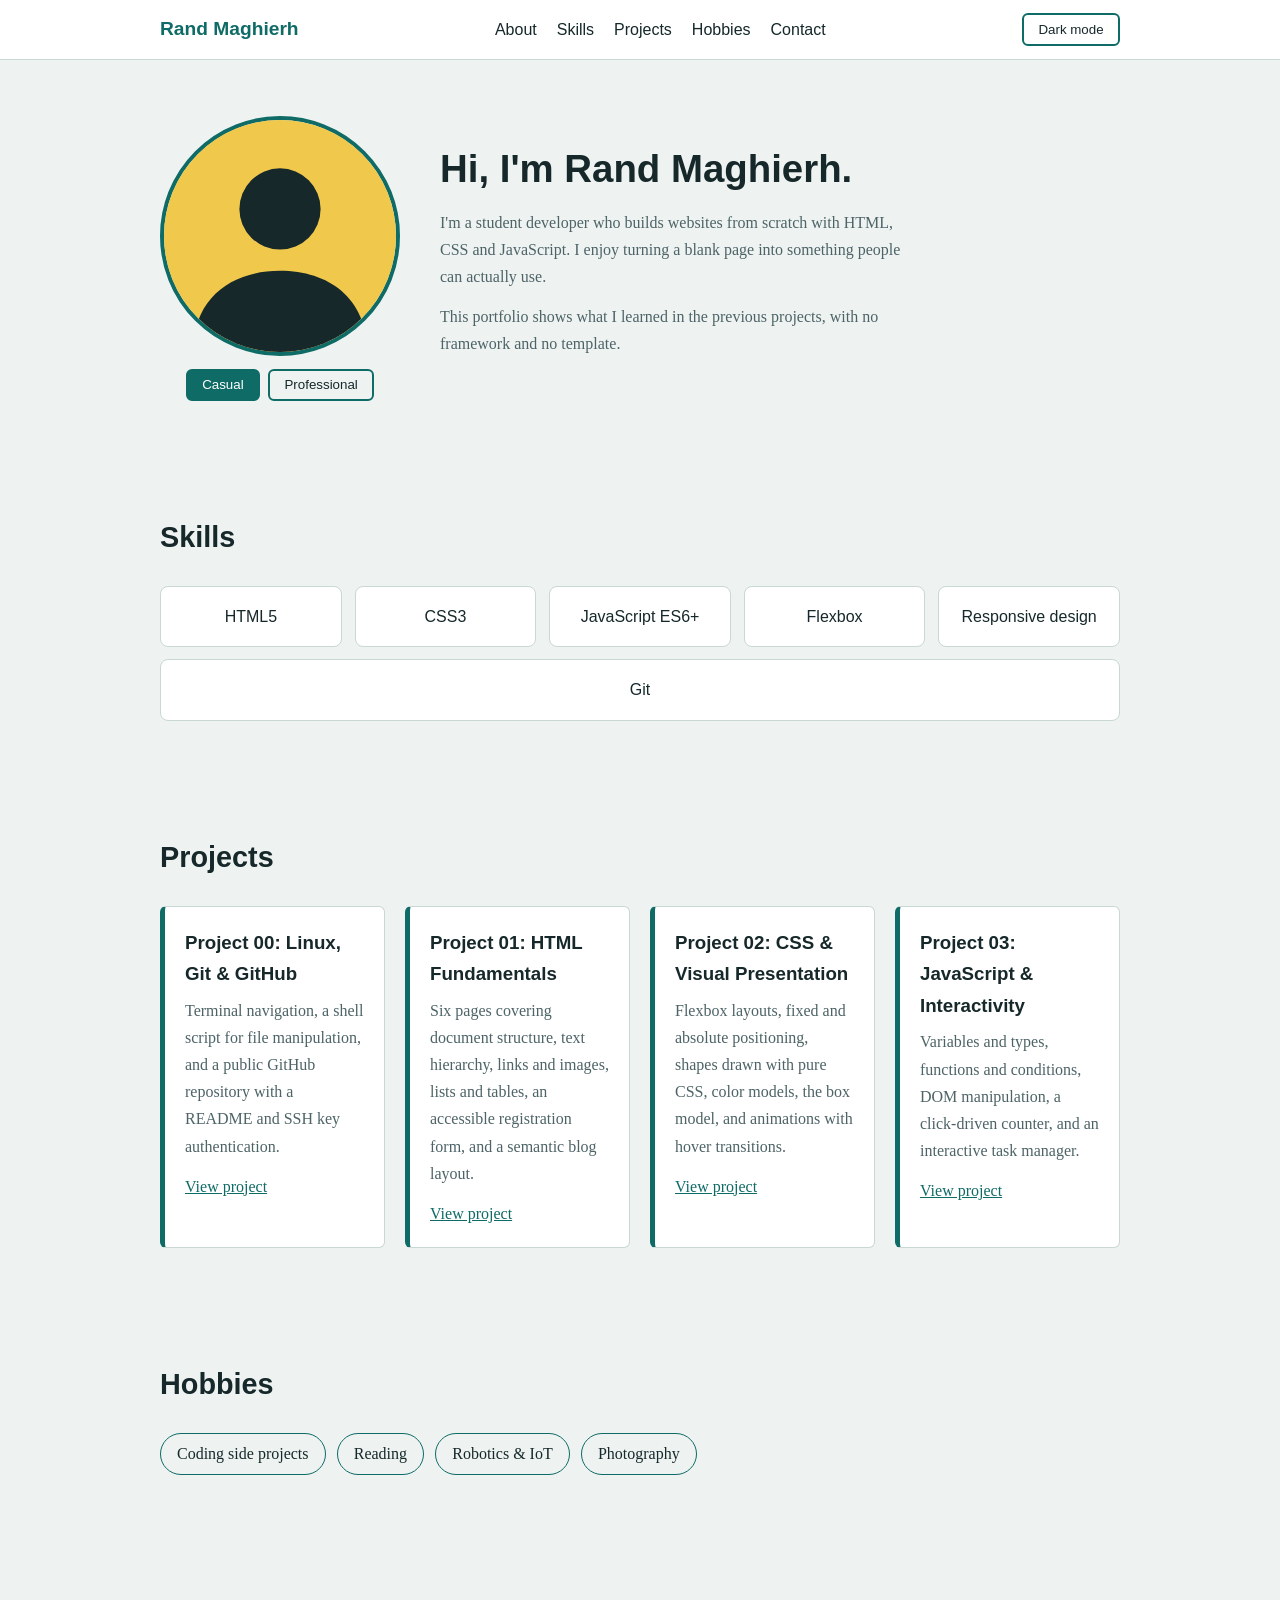
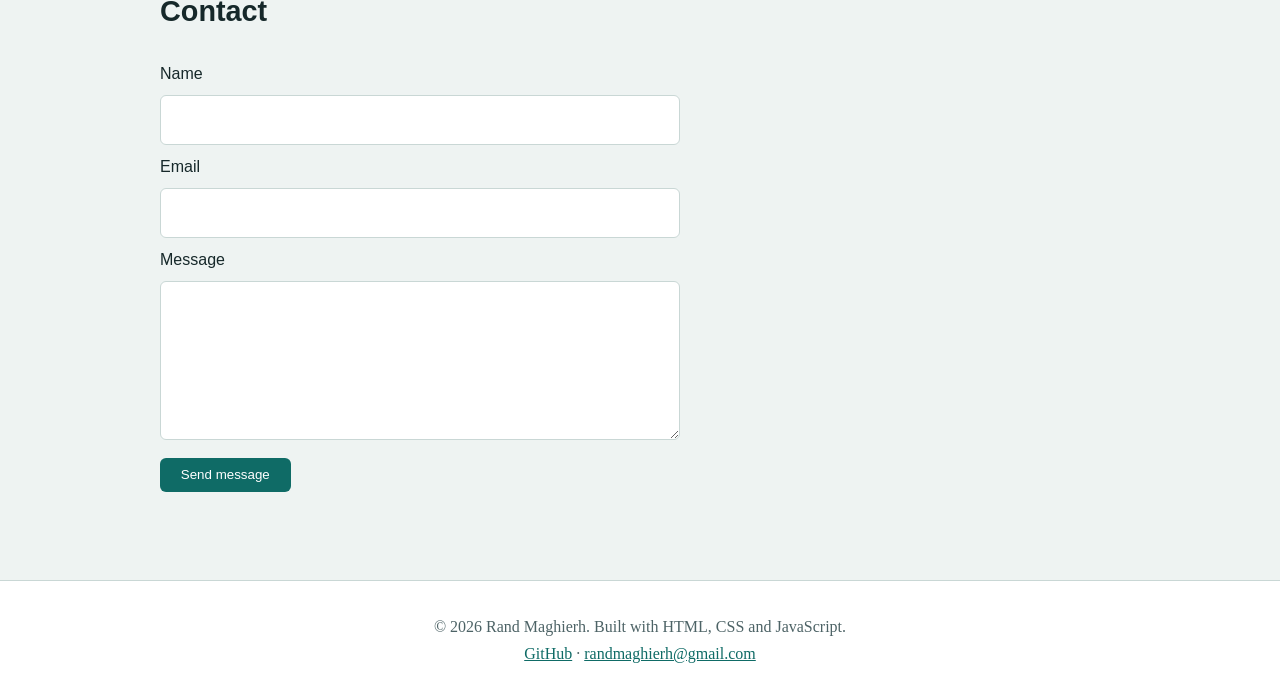
==== bounce01/index.html @ f578017b "Add project04 portfolio" ====
<!DOCTYPE html>
<html lang="en" data-theme="light">
<head>
  <meta charset="UTF-8">
  <meta name="viewport" content="width=device-width, initial-scale=1">
  <title>Rand Maghierh | Personal Portfolio</title>
  <link rel="stylesheet" href="style.css">
</head>
<body>

  <!-- HEADER / NAVBAR -->
  <header class="site-header">
    <nav class="navbar">
      <a href="#top" class="logo">Rand Maghierh</a>
      <ul class="nav-links">
        <li><a href="#about">About</a></li>
        <li><a href="#skills">Skills</a></li>
        <li><a href="#projects">Projects</a></li>
        <li><a href="#hobbies">Hobbies</a></li>
        <li><a href="#contact">Contact</a></li>
      </ul>
      <button id="theme-toggle" type="button" aria-label="Switch theme">Dark mode</button>
    </nav>
  </header>

  <main id="top">

    <!-- ABOUT ME -->
    <section id="about" class="section about">
      <div class="photo-box">
        <img id="avatar" src="assets/casual.svg" alt="Casual portrait of Rand Maghierh" class="about-photo">
        <div class="photo-buttons">
          <button type="button" id="btn-casual" class="photo-btn active">Casual</button>
          <button type="button" id="btn-professional" class="photo-btn">Professional</button>
        </div>
      </div>
      <div class="about-text">
        <h1>Hi, I'm Rand Maghierh.</h1>
        <p>I'm a student developer who builds websites from scratch with HTML, CSS and JavaScript. I enjoy turning a blank page into something people can actually use.</p>
        <p>This portfolio shows what I learned in the previous projects, with no framework and no template.</p>
      </div>
    </section>

    <!-- SKILLS -->
    <section id="skills" class="section">
      <h2>Skills</h2>
      <div class="skills-grid">
        <div class="skill">HTML5</div>
        <div class="skill">CSS3</div>
        <div class="skill">JavaScript ES6+</div>
        <div class="skill">Flexbox</div>
        <div class="skill">Responsive design</div>
        <div class="skill">Git</div>
      </div>
    </section>

    <!-- PROJECT SHOWCASE (Projects 00-03) -->
    <section id="projects" class="section">
      <h2>Projects</h2>
      <div class="projects-grid">
        <article class="project">
          <h3>Project 00: Linux, Git &amp; GitHub</h3>
          <p>Terminal navigation, a shell script for file manipulation, and a public GitHub repository with a README and SSH key authentication.</p>
          <a href="../../discovery-web-piscine/">View project</a>
        </article>

        <article class="project">
          <h3>Project 01: HTML Fundamentals</h3>
          <p>Six pages covering document structure, text hierarchy, links and images, lists and tables, an accessible registration form, and a semantic blog layout.</p>
          <a href="../../project01/">View project</a>
        </article>

        <article class="project">
          <h3>Project 02: CSS &amp; Visual Presentation</h3>
          <p>Flexbox layouts, fixed and absolute positioning, shapes drawn with pure CSS, color models, the box model, and animations with hover transitions.</p>
          <a href="../../project02/">View project</a>
        </article>

        <article class="project">
          <h3>Project 03: JavaScript &amp; Interactivity</h3>
          <p>Variables and types, functions and conditions, DOM manipulation, a click-driven counter, and an interactive task manager.</p>
          <a href="../../project03/">View project</a>
        </article>
      </div>
    </section>

    <!-- HOBBIES -->
    <section id="hobbies" class="section">
      <h2>Hobbies</h2>
      <ul class="hobbies">
        <li>Coding side projects</li>
        <li>Reading</li>
        <li>Robotics &amp; IoT</li>
        <li>Photography</li>
      </ul>
    </section>

    <!-- CONTACT FORM -->
    <section id="contact" class="section">
      <h2>Contact</h2>
      <form id="contact-form" novalidate>
        <label for="name">Name</label>
        <input type="text" id="name" name="name" required>

        <label for="email">Email</label>
        <input type="email" id="email" name="email" required>

        <label for="message">Message</label>
        <textarea id="message" name="message" rows="5" required></textarea>

        <button type="submit">Send message</button>
        <p id="form-status" role="status"></p>
      </form>
    </section>
  </main>

  <!-- FOOTER -->
  <footer class="site-footer">
    <p>&copy; 2026 Rand Maghierh. Built with HTML, CSS and JavaScript.</p>
    <p><a href="https://github.com/randmaghierh-commits">GitHub</a> · <a href="mailto:randmaghierh@gmail.com">randmaghierh@gmail.com</a></p>
  </footer>

  <script src="script.js"></script>
</body>
</html>
---- bounce01/style.css ----
/* ---------- Theme variables ---------- */
:root {
  --bg: #eef3f2;
  --surface: #ffffff;
  --text: #16282a;
  --muted: #4d6366;
  --accent: #0f6b66;
  --accent-text: #ffffff;
  --border: #c9d7d5;
}

/* Dark theme: JavaScript sets data-theme="dark" on <html> */
:root[data-theme="dark"] {
  --bg: #0f1a1b;
  --surface: #172628;
  --text: #e6f0ef;
  --muted: #9bb3b1;
  --accent: #f0c84b;
  --accent-text: #14201f;
  --border: #2b4244;
}

/* ---------- Base ---------- */
* { box-sizing: border-box; margin: 0; padding: 0; }

html { scroll-behavior: smooth; }

body {
  font-family: Georgia, "Times New Roman", serif;
  line-height: 1.7;
  background: var(--bg);
  color: var(--text);
  transition: background 0.3s, color 0.3s;
}

h1, h2, h3, nav, button, label {
  font-family: "Trebuchet MS", "Segoe UI", sans-serif;
}

a { color: var(--accent); }

:focus-visible { outline: 3px solid var(--accent); outline-offset: 2px; }

/* ---------- Navbar (Flexbox) ---------- */
.site-header {
  position: sticky;
  top: 0;
  background: var(--surface);
  border-bottom: 1px solid var(--border);
  z-index: 10;
}

.navbar {
  display: flex;
  align-items: center;
  justify-content: space-between;
  gap: 1rem;
  max-width: 1000px;
  margin: 0 auto;
  padding: 0.8rem 1.25rem;
}

.logo { font-weight: bold; text-decoration: none; font-size: 1.2rem; }

.nav-links {
  display: flex;
  gap: 1.25rem;
  list-style: none;
}

.nav-links a { text-decoration: none; color: var(--text); }
.nav-links a:hover { color: var(--accent); }

#theme-toggle {
  padding: 0.45rem 0.9rem;
  border: 2px solid var(--accent);
  border-radius: 6px;
  background: transparent;
  color: var(--text);
  cursor: pointer;
}
#theme-toggle:hover { background: var(--accent); color: var(--accent-text); }

/* ---------- Sections ---------- */
.section {
  max-width: 1000px;
  margin: 0 auto;
  padding: 3.5rem 1.25rem;
}

.section h2 {
  font-size: 1.8rem;
  margin-bottom: 1.5rem;
}

/* About */
.about {
  display: flex;
  align-items: center;
  gap: 2.5rem;
}
.about-photo {
  width: 240px;
  height: 240px;
  border-radius: 50%;
  object-fit: cover;
  border: 4px solid var(--accent);
  flex-shrink: 0;
}
.about-text h1 { font-size: 2.4rem; line-height: 1.2; margin-bottom: 1rem; }
.about-text p { max-width: 60ch; margin-bottom: 0.8rem; color: var(--muted); }

/* Skills grid */
.skills-grid {
  display: flex;
  flex-wrap: wrap;
  gap: 0.8rem;
}
.skill {
  flex: 1 1 150px;
  padding: 1rem;
  text-align: center;
  background: var(--surface);
  border: 1px solid var(--border);
  border-radius: 8px;
  font-family: "Trebuchet MS", "Segoe UI", sans-serif;
}

/* Projects */
.projects-grid {
  display: flex;
  flex-wrap: wrap;
  gap: 1.25rem;
}
.project {
  flex: 1 1 220px;
  padding: 1.25rem;
  background: var(--surface);
  border: 1px solid var(--border);
  border-left: 5px solid var(--accent);
  border-radius: 6px;
}
.project h3 { margin-bottom: 0.4rem; }
.project p { color: var(--muted); margin-bottom: 0.8rem; }

/* Hobbies */
.hobbies {
  display: flex;
  flex-wrap: wrap;
  gap: 0.7rem;
  list-style: none;
}
.hobbies li {
  padding: 0.4rem 1rem;
  border: 1px solid var(--accent);
  border-radius: 999px;
}

/* Contact form */
#contact-form {
  display: flex;
  flex-direction: column;
  gap: 0.5rem;
  max-width: 520px;
}
#contact-form input,
#contact-form textarea {
  padding: 0.65rem;
  font: inherit;
  background: var(--surface);
  color: var(--text);
  border: 1px solid var(--border);
  border-radius: 6px;
}
#contact-form input.invalid,
#contact-form textarea.invalid { border-color: #c0392b; }
#contact-form button {
  align-self: flex-start;
  margin-top: 0.6rem;
  padding: 0.6rem 1.3rem;
  background: var(--accent);
  color: var(--accent-text);
  border: none;
  border-radius: 6px;
  cursor: pointer;
}
#form-status { min-height: 1.5rem; }

/* Footer */
.site-footer {
  text-align: center;
  padding: 2rem 1rem;
  background: var(--surface);
  border-top: 1px solid var(--border);
  color: var(--muted);
}

/* ---------- Media queries ---------- */
@media (max-width: 768px) {
  .about { flex-direction: column; text-align: center; }
  .about-photo { width: 190px; height: 190px; }
  .about-text h1 { font-size: 2rem; }
}

@media (max-width: 600px) {
  .navbar { flex-wrap: wrap; justify-content: center; }
  .nav-links { flex-wrap: wrap; justify-content: center; gap: 0.8rem; order: 3; width: 100%; }
  .section { padding: 2.5rem 1rem; }
}

@media (prefers-reduced-motion: reduce) {
  html { scroll-behavior: auto; }
  body { transition: none; }
}

/* ---------- Bounce 01: profile photo switcher ---------- */
.photo-box {
  display: flex;
  flex-direction: column;
  align-items: center;
  gap: 0.8rem;
  flex-shrink: 0;
}

.about-photo {
  opacity: 1;
  transition: opacity 0.4s ease, transform 0.4s ease;
}

/* Added by JavaScript while the photo is changing */
.about-photo.fade-out {
  opacity: 0;
  transform: scale(0.9);
}

.photo-buttons {
  display: flex;
  gap: 0.5rem;
}

.photo-btn {
  padding: 0.4rem 0.9rem;
  border: 2px solid var(--accent);
  border-radius: 6px;
  background: transparent;
  color: var(--text);
  cursor: pointer;
  transition: background 0.3s, color 0.3s;
}

.photo-btn:hover,
.photo-btn.active {
  background: var(--accent);
  color: var(--accent-text);
}
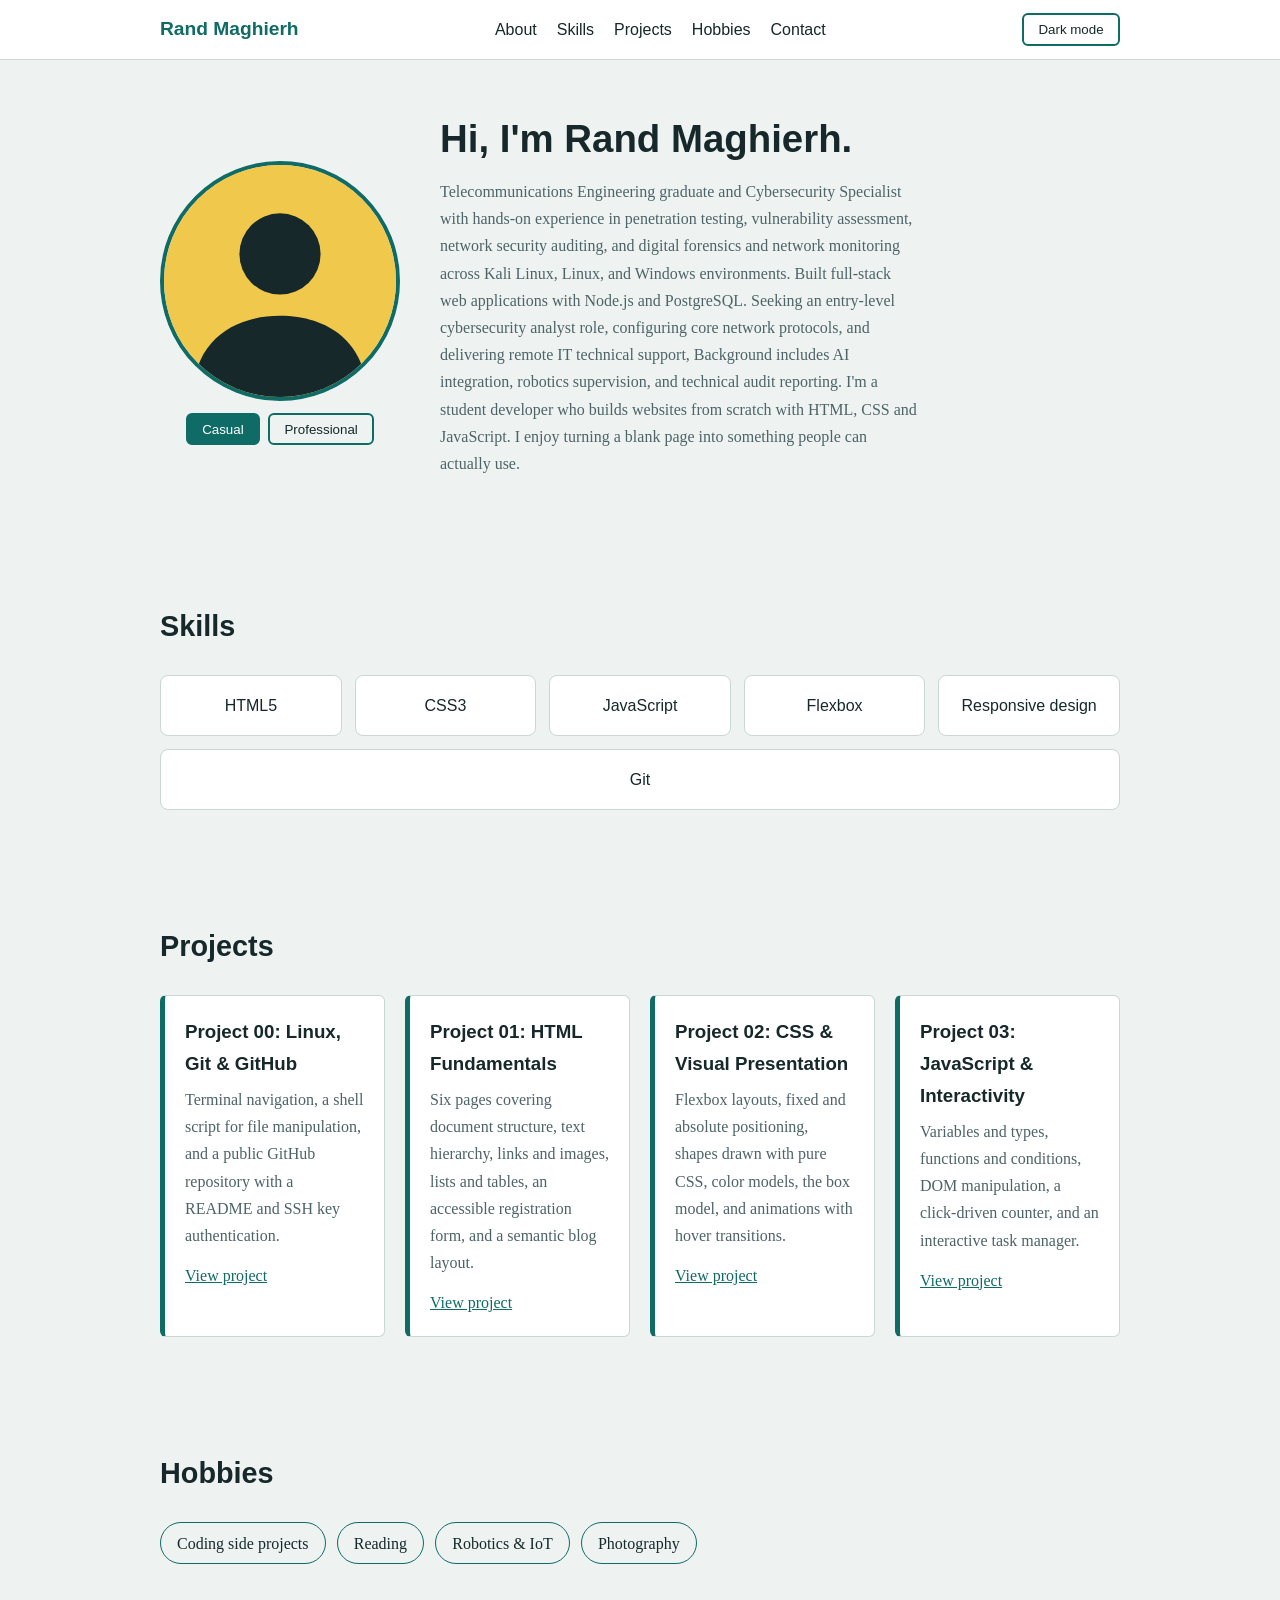
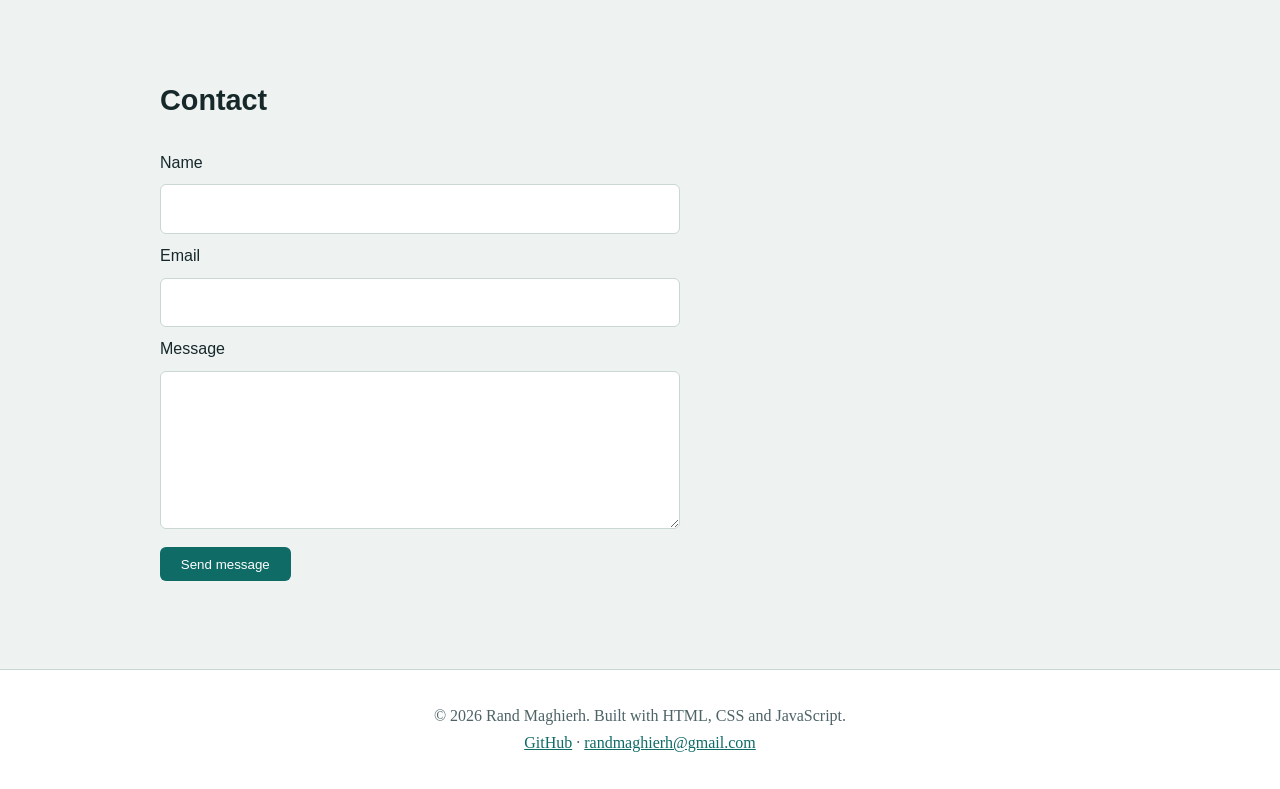
==== commit b2a9517c: "portfolio: update about text, translations and project links" ====
--- a/bounce01/index.html
+++ b/bounce01/index.html
@@ -36,10 +36,12 @@
       </div>
       <div class="about-text">
         <h1>Hi, I'm Rand Maghierh.</h1>
-        <p>I'm a student developer who builds websites from scratch with HTML, CSS and JavaScript. I enjoy turning a blank page into something people can actually use.</p>
-        <p>This portfolio shows what I learned in the previous projects, with no framework and no template.</p>
+        <p>Telecommunications Engineering graduate and Cybersecurity Specialist with hands-on experience in penetration testing, vulnerability assessment, network security auditing, and digital forensics and network monitoring across Kali Linux, Linux, and Windows environments. Built full-stack web applications with Node.js and PostgreSQL. Seeking an entry-level cybersecurity analyst role, configuring core network protocols, and delivering remote IT technical support, Background includes AI integration, robotics supervision, and technical audit reporting.
+          I'm a student developer who builds websites from scratch with HTML, CSS and JavaScript.
+           I enjoy turning a blank page into something people can actually use.</p>
       </div>
     </section>
+  </section>
 
     <!-- SKILLS -->
     <section id="skills" class="section">
@@ -47,43 +49,47 @@
       <div class="skills-grid">
         <div class="skill">HTML5</div>
         <div class="skill">CSS3</div>
-        <div class="skill">JavaScript ES6+</div>
+        <div class="skill">JavaScript</div>
         <div class="skill">Flexbox</div>
         <div class="skill">Responsive design</div>
         <div class="skill">Git</div>
       </div>
     </section>
 
-    <!-- PROJECT SHOWCASE (Projects 00-03) -->
+     <!-- PROJECT SHOWCASE (Projects 00-03) -->
     <section id="projects" class="section">
       <h2>Projects</h2>
       <div class="projects-grid">
         <article class="project">
           <h3>Project 00: Linux, Git &amp; GitHub</h3>
           <p>Terminal navigation, a shell script for file manipulation, and a public GitHub repository with a README and SSH key authentication.</p>
-          <a href="../../discovery-web-piscine/">View project</a>
+          <a href="https://github.com/randmaghierh-commits/discovery-web-piscine" target="_blank" rel="noopener noreferrer">View project</a>
+
         </article>
 
         <article class="project">
           <h3>Project 01: HTML Fundamentals</h3>
           <p>Six pages covering document structure, text hierarchy, links and images, lists and tables, an accessible registration form, and a semantic blog layout.</p>
-          <a href="../../project01/">View project</a>
+          <a href="https://github.com/randmaghierh-commits/discovery-web-piscine-project01" target="_blank" rel="noopener noreferrer">View project</a>
+
         </article>
 
         <article class="project">
           <h3>Project 02: CSS &amp; Visual Presentation</h3>
           <p>Flexbox layouts, fixed and absolute positioning, shapes drawn with pure CSS, color models, the box model, and animations with hover transitions.</p>
-          <a href="../../project02/">View project</a>
+        <a href="https://github.com/randmaghierh-commits/Project02" target="_blank" rel="noopener noreferrer">View project</a>
+
         </article>
-
+        
         <article class="project">
           <h3>Project 03: JavaScript &amp; Interactivity</h3>
           <p>Variables and types, functions and conditions, DOM manipulation, a click-driven counter, and an interactive task manager.</p>
-          <a href="../../project03/">View project</a>
+          <a href="https://github.com/randmaghierh-commits/Project03" target="_blank" rel="noopener noreferrer">View project</a>
         </article>
       </div>
     </section>
 
+    
     <!-- HOBBIES -->
     <section id="hobbies" class="section">
       <h2>Hobbies</h2>
